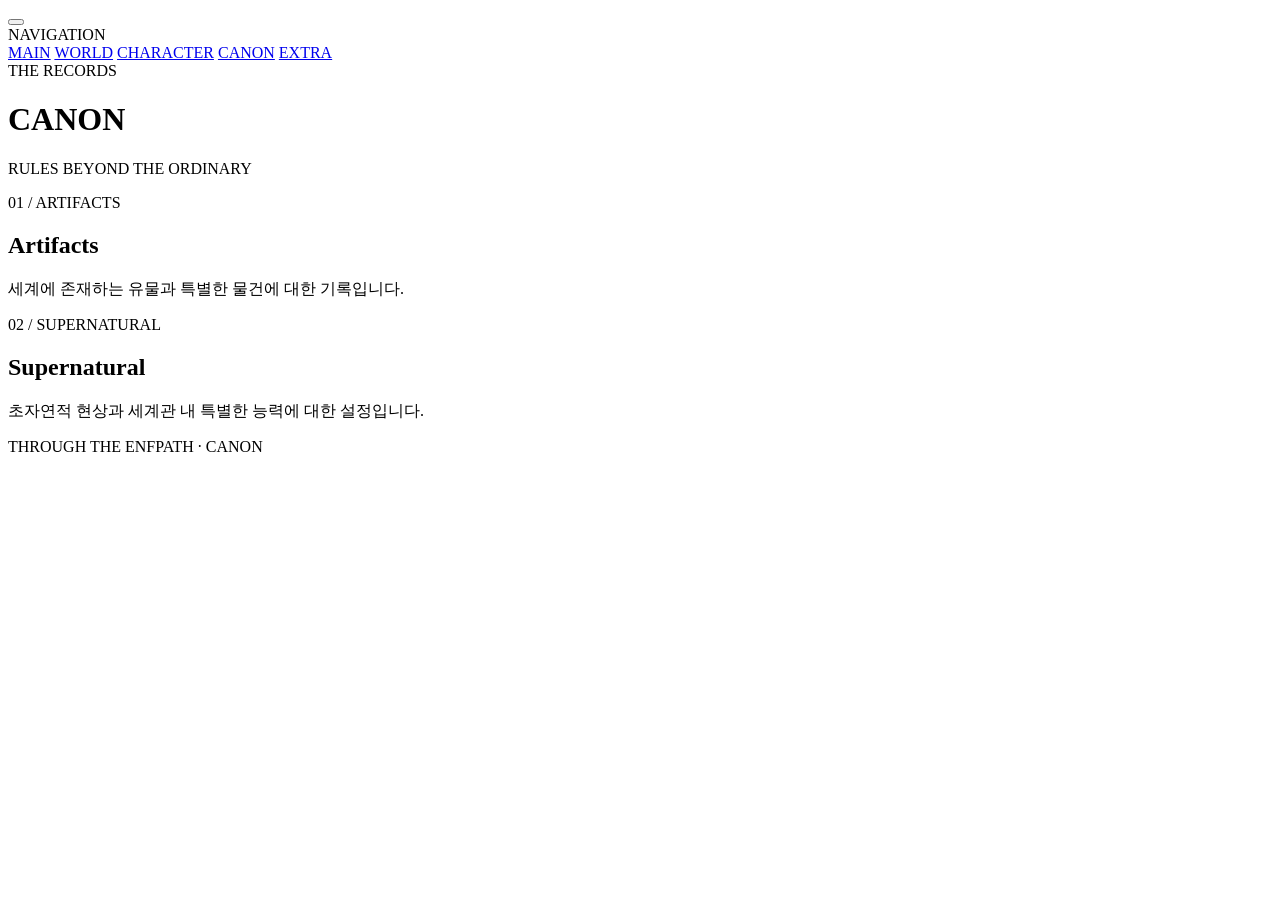
==== canon.html @ dc09d774 "Create canon.html" ====
<!DOCTYPE html>
<html lang="ko">
<head>
  <meta charset="UTF-8">
  <meta name="viewport" content="width=device-width, initial-scale=1.0">
  <title>CANON | ENFPATH</title>
  <link rel="stylesheet" href="style.css">
</head>
<body>

  <nav class="site-nav">
    <button class="menu-toggle" aria-label="메뉴 열기" aria-expanded="false">
      <span></span><span></span><span></span>
    </button>
    <div class="menu-panel">
      <div class="menu-label">NAVIGATION</div>
      <a href="index.html">MAIN</a>
      <a href="world.html">WORLD</a>
      <a href="character.html">CHARACTER</a>
      <a href="canon.html">CANON</a>
      <a href="extra.html">EXTRA</a>
    </div>
  </nav>

  <header class="hero">
    <div class="hero-content">
      <div class="hero-label">THE RECORDS</div>
      <h1>CANON</h1>
      <p>RULES BEYOND THE ORDINARY</p>
    </div>
  </header>

  <section class="section">
    <div class="section-label">01 / ARTIFACTS</div>
    <h2>Artifacts</h2>
    <p>세계에 존재하는 유물과 특별한 물건에 대한 기록입니다.</p>
  </section>

  <section class="section">
    <div class="section-label">02 / SUPERNATURAL</div>
    <h2>Supernatural</h2>
    <p>초자연적 현상과 세계관 내 특별한 능력에 대한 설정입니다.</p>
  </section>

  <footer>
    THROUGH THE ENFPATH · CANON
  </footer>

  <script src="script.js"></script>
</body>
</html>
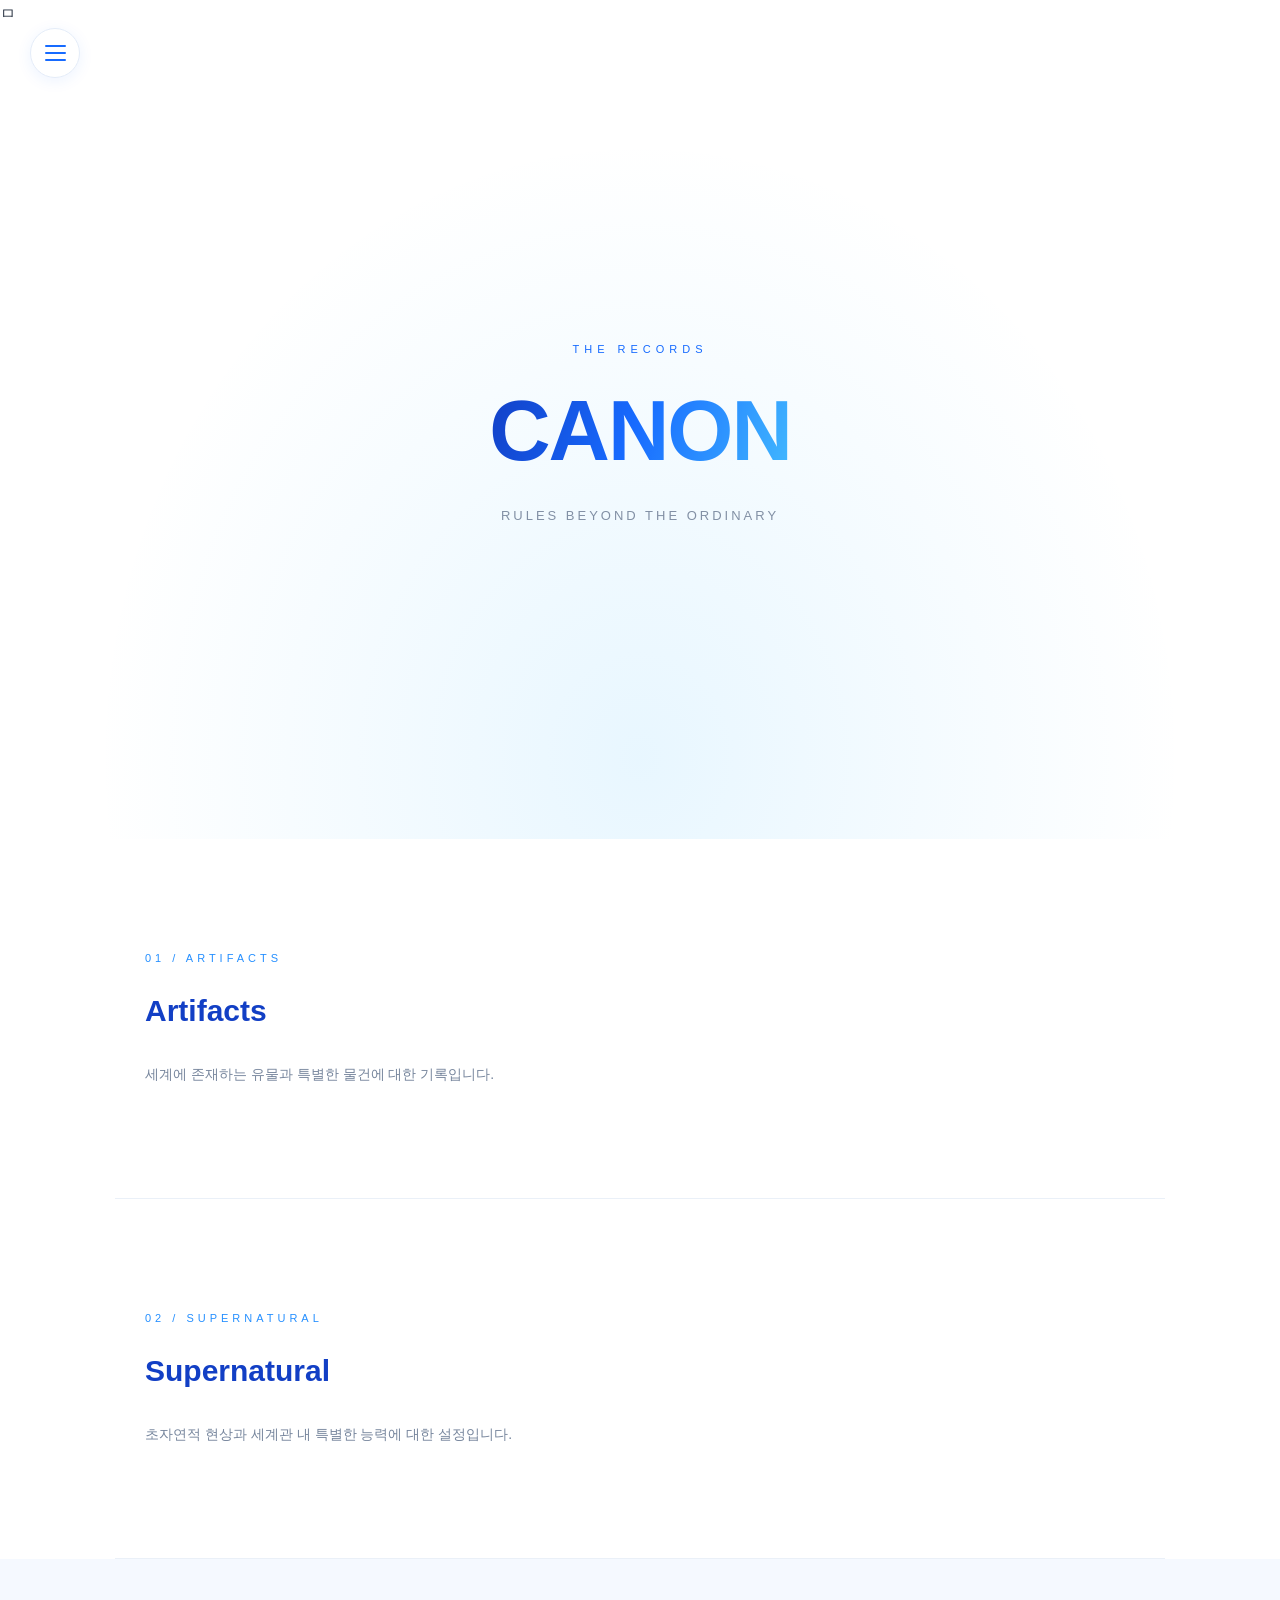
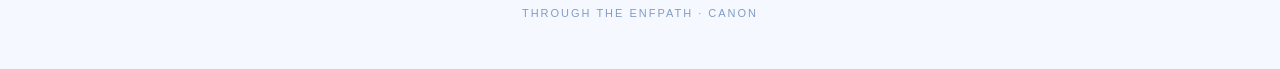
==== commit 647321ae: "Update canon.html" ====
--- a/canon.html
+++ b/canon.html
@@ -8,7 +8,7 @@
   <link rel="stylesheet" href="style.css">
 </head>
 <body>
-
+ㅁ
   <nav class="site-nav">
     <button class="menu-toggle" aria-label="메뉴 열기" aria-expanded="false">
       <span></span><span></span><span></span>
--- a/style.css
+++ b/style.css
@@ -0,0 +1,271 @@
+
+/* THROUGH THE ENFPATH
+   WHITE & ELECTRIC BLUE
+*/
+
+* {
+  margin: 0;
+  padding: 0;
+  box-sizing: border-box;
+}
+
+:root {
+  --blue-dark: #123FC5;
+  --blue-main: #176BFF;
+  --blue-light: #42B9FF;
+  --blue-pale: #EAF3FF;
+  --text: #202A3A;
+  --muted: #8290A5;
+  --white: #FFFFFF;
+
+  --gradient: linear-gradient(
+    110deg,
+    #123FC5 0%,
+    #176BFF 48%,
+    #42B9FF 100%
+  );
+}
+
+html {
+  scroll-behavior: smooth;
+}
+
+body {
+  font-family: Arial, sans-serif;
+  background: #FFFFFF;
+  color: var(--text);
+  line-height: 1.8;
+}
+
+a {
+  color: inherit;
+  text-decoration: none;
+}
+
+/* NAVIGATION */
+
+.site-nav {
+  position: fixed;
+  top: 28px;
+  left: 30px;
+  z-index: 1000;
+}
+
+.menu-toggle {
+  width: 50px;
+  height: 50px;
+  border: 1px solid #E4ECF8;
+  border-radius: 50%;
+  background: white;
+  display: flex;
+  flex-direction: column;
+  justify-content: center;
+  align-items: center;
+  gap: 5px;
+  cursor: pointer;
+  box-shadow: 0 3px 15px rgba(23,107,255,.08);
+}
+
+.menu-toggle span {
+  width: 21px;
+  height: 2px;
+  background: #176BFF;
+  border-radius: 5px;
+}
+
+.menu-panel {
+  display: none;
+  position: absolute;
+  top: 62px;
+  left: 0;
+  width: 225px;
+  padding: 16px;
+  background: white;
+  border: 1px solid #E4ECF8;
+  border-radius: 10px;
+  box-shadow: 0 12px 35px rgba(23,107,255,.13);
+}
+
+.site-nav:hover .menu-panel,
+.site-nav:focus-within .menu-panel,
+.site-nav.is-open .menu-panel {
+  display: block;
+}
+
+.menu-label {
+  padding: 8px 12px;
+  color: #829CC4;
+  font-size: 10px;
+  letter-spacing: 3px;
+}
+
+.menu-panel a {
+  display: block;
+  padding: 11px 12px;
+  color: #354C70;
+  font-size: 13px;
+  letter-spacing: 1.5px;
+  border-radius: 5px;
+  transition: .25s;
+}
+
+.menu-panel a:hover,
+.menu-panel a.active {
+  color: #176BFF;
+  background: #EAF3FF;
+  padding-left: 20px;
+}
+
+/* HERO */
+
+.hero {
+  min-height: 90vh;
+  display: flex;
+  align-items: center;
+  justify-content: center;
+  text-align: center;
+  padding: 100px 25px;
+  background:
+    radial-gradient(
+      ellipse at 50% 90%,
+      rgba(66,185,255,.12),
+      transparent 60%
+    ),
+    #FFFFFF;
+  position: relative;
+}
+
+.hero-content {
+  max-width: 900px;
+}
+
+.hero-label {
+  color: #176BFF;
+  font-size: 11px;
+  letter-spacing: 5px;
+  margin-bottom: 22px;
+}
+
+.hero h1 {
+  font-size: clamp(42px, 8vw, 85px);
+  font-weight: 800;
+  line-height: 1.15;
+  letter-spacing: -2px;
+  background: var(--gradient);
+  -webkit-background-clip: text;
+  background-clip: text;
+  color: transparent;
+}
+
+.hero p {
+  color: #8290A5;
+  font-size: 13px;
+  letter-spacing: 3px;
+  margin-top: 25px;
+}
+
+/* SECTIONS */
+
+.section {
+  max-width: 1050px;
+  margin: auto;
+  padding: 110px 30px;
+  border-bottom: 1px solid #EAF0F8;
+  min-height: 40vh;
+}
+
+.section-label {
+  color: #258FFF;
+  font-size: 11px;
+  letter-spacing: 4px;
+  margin-bottom: 15px;
+}
+
+.section h2 {
+  font-size: 30px;
+  font-weight: 700;
+  color: #123FC5;
+  margin-bottom: 22px;
+}
+
+.section p {
+  color: #77869D;
+  font-size: 14px;
+  line-height: 2;
+}
+
+/* IMAGE */
+
+.image-frame {
+  width: 100%;
+  overflow: hidden;
+  border-radius: 12px;
+  padding: 3px;
+  background: var(--gradient);
+}
+
+.image-frame img {
+  display: block;
+  width: 100%;
+  border-radius: 10px;
+}
+
+/* CARDS */
+
+.card-grid {
+  display: grid;
+  grid-template-columns: repeat(2, 1fr);
+  gap: 20px;
+  margin-top: 35px;
+}
+
+.content-card {
+  padding: 30px;
+  background: #F5F9FF;
+  border: 1px solid #E5EEFC;
+  border-radius: 8px;
+  transition: .3s;
+}
+
+.content-card:hover {
+  border-color: #176BFF;
+  transform: translateY(-4px);
+}
+
+.content-card h3 {
+  color: #176BFF;
+  font-size: 18px;
+  margin-bottom: 10px;
+}
+
+/* FOOTER */
+
+footer {
+  padding: 45px 20px;
+  text-align: center;
+  color: #829CC4;
+  font-size: 11px;
+  letter-spacing: 2px;
+  background: #F5F9FF;
+}
+
+/* MOBILE */
+
+@media (max-width: 650px) {
+  .site-nav {
+    top: 18px;
+    left: 18px;
+  }
+
+  .hero {
+    min-height: 75vh;
+  }
+
+  .section {
+    padding: 75px 22px;
+  }
+
+  .card-grid {
+    grid-template-columns: 1fr;
+  }
+}
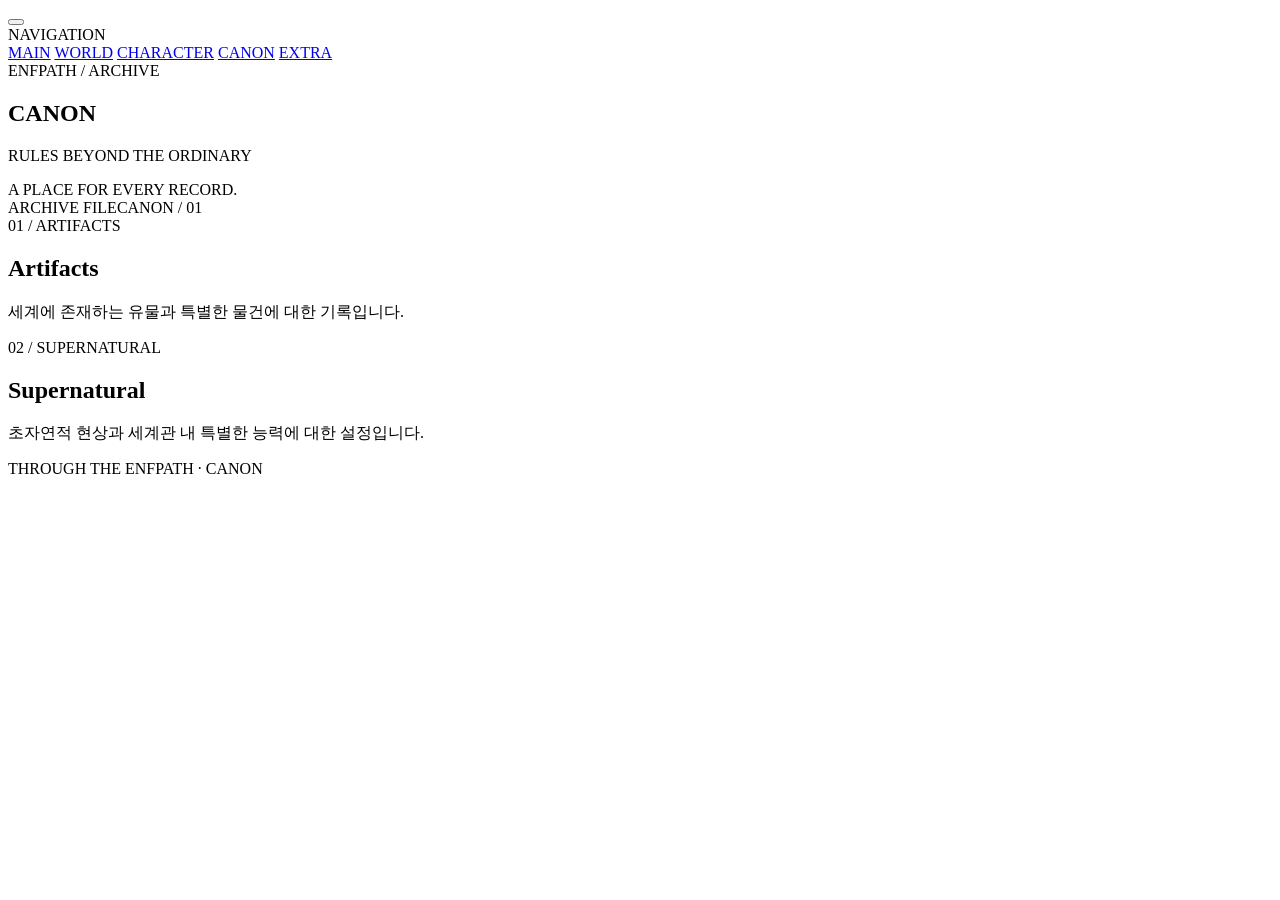
==== commit 799ead0d: "Add files via upload" ====
--- a/canon.html
+++ b/canon.html
@@ -1,52 +1,26 @@
+<!DOCTYPE html>
+<html lang="ko"><head><meta charset="UTF-8"><meta name="viewport" content="width=device-width, initial-scale=1.0">
+<title>CANON | ENFPATH</title><link rel="stylesheet" href="style.css"></head><body class="archive-page">
 
-<!DOCTYPE html>
-<html lang="ko">
-<head>
-  <meta charset="UTF-8">
-  <meta name="viewport" content="width=device-width, initial-scale=1.0">
-  <title>CANON | ENFPATH</title>
-  <link rel="stylesheet" href="style.css">
-</head>
-<body>
-ㅁ
-  <nav class="site-nav">
-    <button class="menu-toggle" aria-label="메뉴 열기" aria-expanded="false">
-      <span></span><span></span><span></span>
-    </button>
-    <div class="menu-panel">
-      <div class="menu-label">NAVIGATION</div>
-      <a href="index.html">MAIN</a>
-      <a href="world.html">WORLD</a>
-      <a href="character.html">CHARACTER</a>
-      <a href="canon.html">CANON</a>
-      <a href="extra.html">EXTRA</a>
-    </div>
-  </nav>
-
-  <header class="hero">
-    <div class="hero-content">
-      <div class="hero-label">THE RECORDS</div>
-      <h1>CANON</h1>
-      <p>RULES BEYOND THE ORDINARY</p>
-    </div>
-  </header>
-
-  <section class="section">
-    <div class="section-label">01 / ARTIFACTS</div>
-    <h2>Artifacts</h2>
-    <p>세계에 존재하는 유물과 특별한 물건에 대한 기록입니다.</p>
+<nav class="site-nav">
+  <button class="menu-toggle" aria-label="메뉴 열기" aria-expanded="false">
+    <span></span><span></span><span></span>
+  </button>
+  <div class="menu-panel">
+    <div class="menu-label">NAVIGATION</div>
+    <a href="index.html">MAIN</a>
+    <a href="world.html">WORLD</a>
+    <a href="character.html">CHARACTER</a>
+    <a href="canon.html">CANON</a>
+    <a href="extra.html">EXTRA</a>
+  </div>
+</nav>
+<main class="archive-layout">
+  <aside class="archive-aside"><div class="aside-index">ENFPATH / ARCHIVE</div><h1>CANON</h1><p>RULES BEYOND THE ORDINARY</p><div class="aside-line"></div><span class="aside-note">A PLACE FOR EVERY RECORD.</span></aside>
+  <section class="archive-main"><div class="archive-topline"><span>ARCHIVE FILE</span><span>CANON / 01</span></div>
+    <article class="archive-section"><div class="archive-kicker">01 / ARTIFACTS</div><h2>Artifacts</h2><p>세계에 존재하는 유물과 특별한 물건에 대한 기록입니다.</p><div class="dynamic-content" data-category="canon"></div></article><article class="archive-section"><div class="archive-kicker">02 / SUPERNATURAL</div><h2>Supernatural</h2><p>초자연적 현상과 세계관 내 특별한 능력에 대한 설정입니다.</p><div class="dynamic-content" data-category="canon"></div></article>
+    <div class="published-content" id="published-content" data-page="canon"></div>
   </section>
-
-  <section class="section">
-    <div class="section-label">02 / SUPERNATURAL</div>
-    <h2>Supernatural</h2>
-    <p>초자연적 현상과 세계관 내 특별한 능력에 대한 설정입니다.</p>
-  </section>
-
-  <footer>
-    THROUGH THE ENFPATH · CANON
-  </footer>
-
-  <script src="script.js"></script>
-</body>
-</html>
+</main>
+<footer>THROUGH THE ENFPATH · CANON</footer>
+<script src="script.js"></script></body></html>
